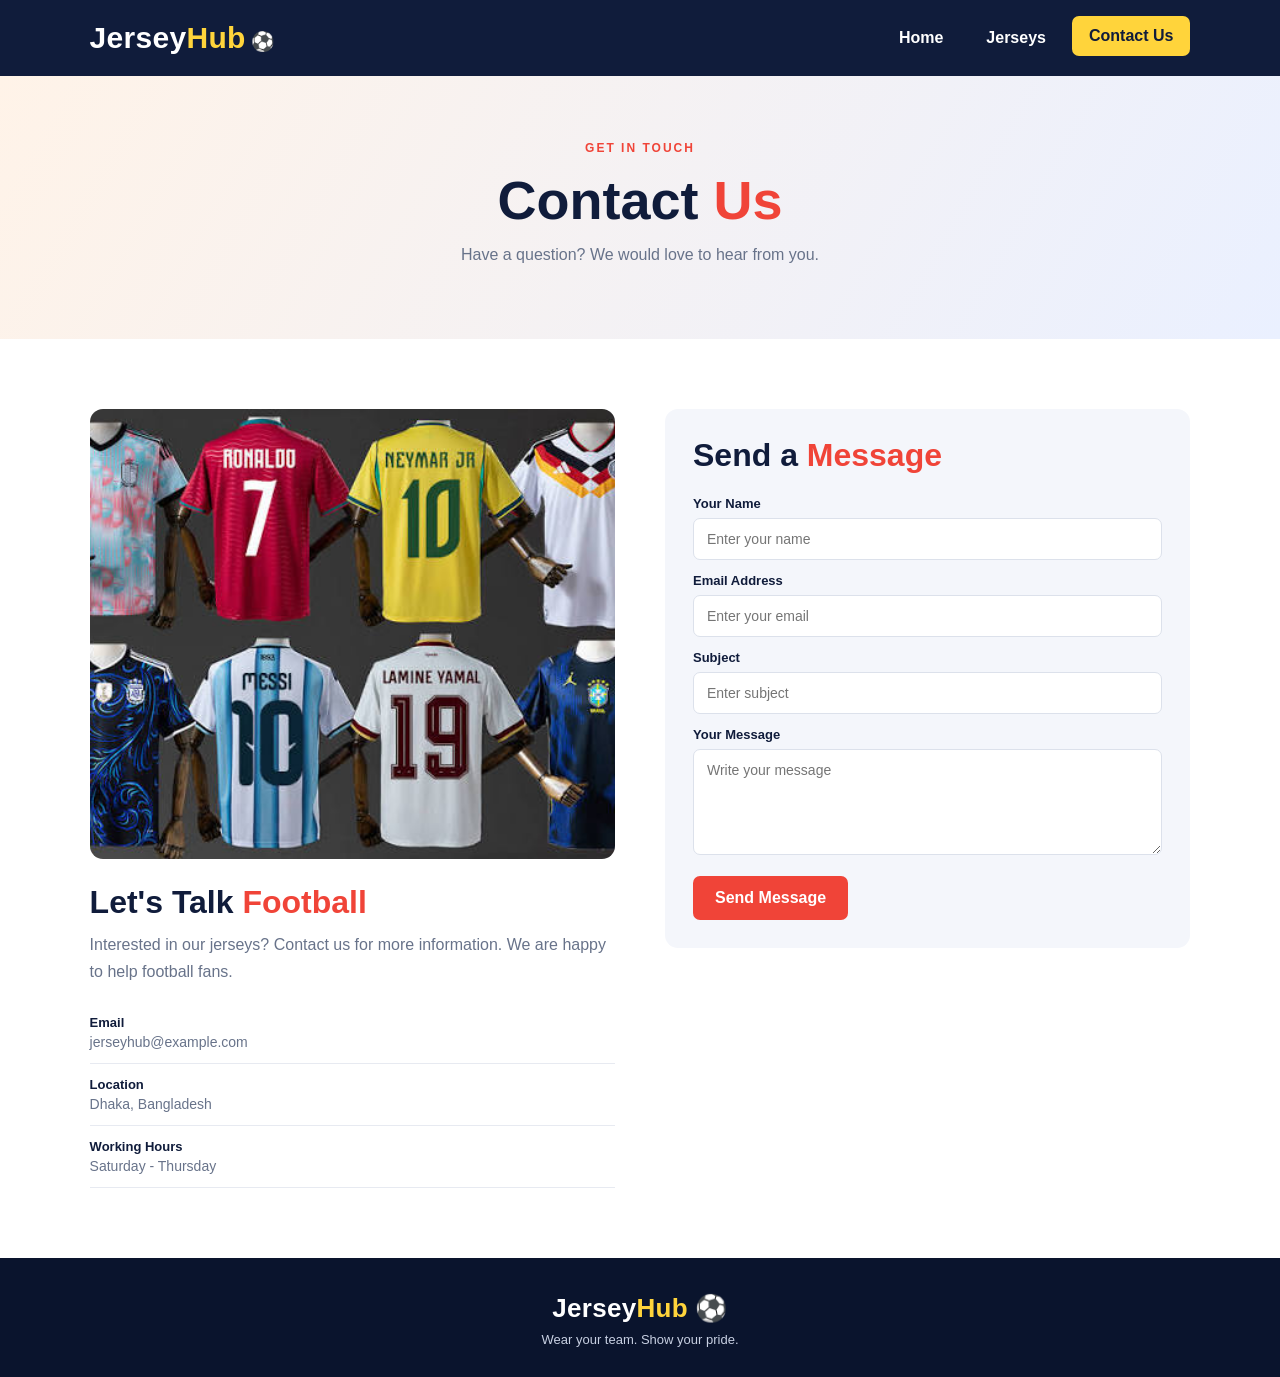
==== JerseyHub/contact.html @ aa088c6d "first commit" ====
<!DOCTYPE html>
<html lang="en">
<head>
    <meta charset="UTF-8">
    <meta name="viewport" content="width=device-width, initial-scale=1.0">
    <title>Contact Us | JerseyHub</title>
    <link rel="stylesheet" href="style.css">
    <script src="script.js" defer></script>
</head>

<body>

    <!-- Name: YOUR NAME | ID: YOUR ID -->

    <div class="site-header">

        <a class="logo" href="index.html">Jersey<span>Hub</span><b>⚽</b></a>

        <div class="navbar" aria-label="Main navigation">
            <a href="index.html">Home</a>
            <a href="products.html">Jerseys</a>
            <a class="active" href="contact.html">Contact Us</a>
        </div>

    </div>


    <div class="page-banner contact-banner">
        <p class="eyebrow">GET IN TOUCH</p>
        <h1>Contact <span>Us</span></h1>
        <p>Have a question? We would love to hear from you.</p>
    </div>


    <div class="section contact-layout">

        <div class="contact-side">

            <img src="pictures/image.jpg" alt="Football Jersey">

            <h2>Let's Talk <span>Football</span></h2>

            <p>
                Interested in our jerseys? Contact us for more information.
                We are happy to help football fans.
            </p>

            <div class="contact-detail">
                <b>Email</b>
                <span>jerseyhub@example.com</span>
            </div>

            <div class="contact-detail">
                <b>Location</b>
                <span>Dhaka, Bangladesh</span>
            </div>

            <div class="contact-detail">
                <b>Working Hours</b>
                <span>Saturday - Thursday</span>
            </div>

        </div>


        <form class="contact-form" onsubmit="return submitContact(event)">

            <h2>Send a <span>Message</span></h2>

            <label for="fullName">Your Name</label>
            <input type="text" id="fullName" name="fullName" placeholder="Enter your name" required>

            <label for="email">Email Address</label>
            <input type="email" id="email" name="email" placeholder="Enter your email" required>

            <label for="subject">Subject</label>
            <input type="text" id="subject" name="subject" placeholder="Enter subject" required>

            <label for="message">Your Message</label>
            <textarea id="message" name="message" rows="5" placeholder="Write your message" required></textarea>

            <button type="submit" class="btn">Send Message</button>

            

        </form>

    </div>


    <div class="site-footer">

        <a class="logo footer-logo" href="index.html">Jersey<span>Hub</span> ⚽</a>

        <p>Wear your team. Show your pride.</p>


    </div>

</body>
</html>
---- JerseyHub/style.css ----
:root {
    --navy: #101c3b;
    --blue: #2457d6;
    --red: #f04438;
    --yellow: #ffd43b;
    --ink: #17213b;
    --muted: #68738a;
    --light: #f4f6fb;
    --white: #fff;
}
* { box-sizing: border-box; }
html { scroll-behavior: smooth; }
body {
    margin: 0;
    font-family: 'DM Sans', Arial, sans-serif;
    color: var(--ink);
    background: var(--white);
}
img { display: block; max-width: 100%; }
/* Header */
.site-header {
    min-height: 76px;
    padding: 14px 7%;
    display: flex;
    align-items: center;
    justify-content: space-between;
    gap: 24px;
    background: var(--navy);
}
.logo {
    color: white;
    text-decoration: none;
    font-family: 'Oswald', sans-serif;
    font-size: 30px;
    font-weight: 700;
    letter-spacing: .3px;
}
.logo span { color: var(--yellow); }
.logo b { font-size: 19px; margin-left: 5px; }
.navbar {
    display: flex;
    align-items: center;
    gap: 9px;
}
.navbar a {
    color: #fff;
    text-decoration: none;
    font-weight: 700;
    padding: 11px 17px;
    border-radius: 7px;
    transition: background .25s, color .25s, transform .25s;
}
.navbar a:hover, .navbar a.active {
    background: var(--yellow);
    color: var(--navy);
    transform: translateY(-2px);
}
.hero {
    padding: 66px 7%;
    min-height: 510px;
    display: flex;
    align-items: center;
    justify-content: space-between;
    gap: 48px;
    background: linear-gradient(120deg, #f7f8fc 0%, #eaf0ff 100%);
}
.hero-copy {
    flex: 1 1 48%;
    max-width: 590px;
}
.eyebrow {
    color: var(--red);
    font-size: 12px;
    font-weight: 800;
    letter-spacing: 2px;
    margin: 0 0 14px;
}
h1, h2, h3, p { margin-top: 0; }
h1, h2 { font-family: 'Oswald', sans-serif; }
.hero h1 {
    color: var(--navy);
    font-size: clamp(42px, 6vw, 70px);
    line-height: 1.04;
    margin-bottom: 20px;
}
.hero h1 span, .section-heading h2 span, .page-banner h1 span, .contact-side h2 span, .contact-form h2 span {
    color: var(--red);
}
.hero-text {
    max-width: 510px;
    color: var(--muted);
    line-height: 1.8;
    font-size: 16px;
}
.btn {
    border: 0;
    border-radius: 7px;
    background: var(--red);
    color: white;
    padding: 13px 22px;
    font: inherit;
    font-weight: 800;
    cursor: pointer;
    transition: transform .2s, background .2s, box-shadow .2s;
}
.btn:hover {
    background: #cf3029;
    transform: translateY(-2px);
    box-shadow: 0 8px 18px #f0443838;
}
.btn-yellow { background: var(--yellow); color: var(--navy); }
.btn-yellow:hover { background: #f4c51e; }
.hero-visual {
    flex: 1 1 48%;
    position: relative;
    max-width: 590px;
}
.hero-visual img {
    width: 100%;
    height: 365px;
    object-fit: cover;
    border-radius: 18px;
    box-shadow: 0 20px 45px #101c3b30;
}
.floating-tag {
    position: absolute;
    right: -14px;
    bottom: 22px;
    padding: 17px 22px;
    background: var(--yellow);
    color: var(--navy);
    font-size: 12px;
    line-height: 1.4;
    font-weight: 700;
    border-radius: 10px;
    transform: rotate(3deg);
}
.floating-tag strong {
    font-family: 'Oswald', sans-serif;
    font-size: 22px;
}
.hero-points {
    display: flex;
    flex-wrap: wrap;
    gap: 16px;
    margin-top: 24px;
    color: var(--navy);
    font-size: 12px;
    font-weight: 700;
}
.section { padding: 70px 7%; }
.section-heading {
    text-align: center;
    margin: 0 auto 35px;
    max-width: 650px;
}
.section-heading h2, .page-banner h1 {
    font-size: 42px;
    color: var(--navy);
    margin-bottom: 10px;
}
.section-heading > p:last-child, .page-banner > p:last-child {
    color: var(--muted);
    line-height: 1.7;
}
/* Featured Products */
.featured-row {
    display: flex;
    gap: 25px;
}
.feature-card {
    flex: 1;
    display: flex;
    align-items: center;
    gap: 20px;
    padding: 15px;
    background: var(--light);
    border-radius: 13px;
}
.feature-card img {
    width: 44%;
    height: 185px;
    object-fit: cover;
    border-radius: 9px;
}
.feature-card h3 { margin-bottom: 7px; color: var(--navy); }
.feature-card p {
    color: var(--muted);
    font-size: 13px;
    margin-bottom: 12px;
}
.feature-card strong { color: var(--red); font-size: 18px; }

.benefits {
    padding: 42px 7%;
    display: grid;
    grid-template-columns: repeat(3, 1fr);
    gap: 25px;
    background: var(--navy);
    color: white;
    text-align: center;
}
.benefits > div { padding: 10px 20px; }
.benefit-icon {
    display: inline-grid;
    place-items: center;
    width: 44px;
    height: 44px;
    border-radius: 50%;
    background: var(--yellow);
    color: var(--navy);
    font-size: 23px;
    font-weight: 800;
}
.benefits h3 { margin: 13px 0 7px; }
.benefits p {
    margin: 0;
    color: #c8d0e2;
    font-size: 13px;
    line-height: 1.6;
}
.page-banner {
    text-align: center;
    padding: 65px 7% 55px;
    background: linear-gradient(120deg, #fff3e8, #eaf0ff);
}
.page-banner h1 {
    font-size: clamp(38px, 5vw, 54px);
    margin-bottom: 10px;
}
.products-section { padding-top: 48px; }
.compact-heading { margin-bottom: 28px; }
.product-grid {
    display: grid;
    grid-template-columns: repeat(3, minmax(0, 1fr));
    gap: 25px;
}
.product-card {
    overflow: hidden;
    background: white;
    border-radius: 12px;
    border: 1px solid #e8ebf2;
    box-shadow: 0 7px 24px #101c3b0c;
    transition: transform .25s, box-shadow .25s;
}
.product-card:hover {
    transform: translateY(-5px);
    box-shadow: 0 15px 30px #101c3b18;
}
.product-card img {
    width: 100%;
    height: 180px;
    object-fit: contain;
    display: block;
    margin: auto;
}
.product-info { padding: 18px; }
.product-type {
    color: var(--blue);
    font-size: 10px;
    font-weight: 800;
    letter-spacing: 1.4px;
}
.product-info h3 { margin: 7px 0; color: var(--navy); }
.product-info p {
    color: var(--muted);
    font-size: 13px;
    min-height: 20px;
}
.product-bottom {
    display: flex;
    align-items: center;
    justify-content: space-between;
    gap: 10px;
}
.product-bottom strong { color: var(--red); font-size: 17px; }
.btn-small { padding: 9px 13px; font-size: 12px; }
.notice {
    text-align: center;
    color: var(--muted);
    font-size: 12px;
    margin: 28px 0 0;
}
.contact-layout {
    display: grid;
    grid-template-columns: 1fr 1fr;
    gap: 50px;
    align-items: start;
}
.contact-side > img {
    width: 200%;
    height: 450px;
    object-fit: cover;
    border-radius: 13px;
    margin-bottom: 25px;
}
.contact-side h2, .contact-form h2 {
    font-size: 32px;
    color: var(--navy);
    margin-bottom: 10px;
}
.contact-side > p { color: var(--muted); line-height: 1.7; }
.contact-detail {
    display: flex;
    flex-direction: column;
    gap: 4px;
    padding: 13px 0;
    border-bottom: 1px solid #e7eaf1;
}
.contact-detail b { color: var(--navy); font-size: 13px; }
.contact-detail span { color: var(--muted); font-size: 14px; }
.contact-form {
    padding: 28px;
    background: var(--light);
    border-radius: 13px;
}
.contact-form h2 { margin-bottom: 22px; }
.contact-form label {
    display: block;
    margin: 13px 0 7px;
    color: var(--navy);
    font-size: 13px;
    font-weight: 700;
}
.contact-form input, .contact-form textarea {
    width: 100%;
    border: 1px solid #dce1eb;
    border-radius: 7px;
    padding: 12px 13px;
    font: inherit;
    font-size: 14px;
    background: white;
    outline: none;
}
.contact-form input:focus, .contact-form textarea:focus {
    border-color: var(--blue);
    box-shadow: 0 0 0 3px #2457d618;
}
.contact-form textarea { resize: vertical; }
.contact-form button { margin-top: 17px; }
.form-note {
    color: var(--muted);
    font-size: 11px;
    margin: 12px 0 0;
}
.site-footer {
    text-align: center;
    padding: 35px 7% 22px;
    background: #0a142d;
    color: #c8d0e2;
}
.footer-logo { font-size: 26px; }
.site-footer > p {
    margin: 8px 0;
    font-size: 13px;
}
.copyright {
    border-top: 1px solid #26324f;
    padding-top: 18px;
    margin-top: 22px !important;
    color: #8e9ab4;
    font-size: 11px !important;
}

@media (max-width: 850px) {
    .hero {
        gap: 30px;
        padding-top: 48px;
        padding-bottom: 48px;
    }
    .hero-visual img { height: 300px; }
    .product-grid { grid-template-columns: repeat(2, minmax(0, 1fr)); }
    .contact-layout { gap: 28px; }
}
@media (max-width: 620px) {
    .site-header {
        flex-direction: column;
        gap: 10px;
        padding: 15px 4%;
    }
    .navbar {
        width: 100%;
        justify-content: center;
        gap: 2px;
    }
    .navbar a {
        padding: 9px 11px;
        font-size: 13px;
    }
    .hero {
        flex-direction: column;
        align-items: stretch;
        padding: 42px 6%;
    }
    .hero-visual { max-width: none; }
    .hero-visual img { height: 240px; }
    .floating-tag { right: 5px; }
    .section { padding: 48px 6%; }
    .featured-row { flex-direction: column; }
    .feature-card img { height: 145px; }
    .benefits {
        grid-template-columns: 1fr;
        gap: 12px;
        padding: 35px 6%;
    }
    .product-grid { grid-template-columns: 1fr; }
    .product-card > img { height: 230px; }
    .contact-layout { grid-template-columns: 1fr; }
    .contact-form { padding: 21px; }
    .section-heading h2, .page-banner h1 { font-size: 35px; }
}
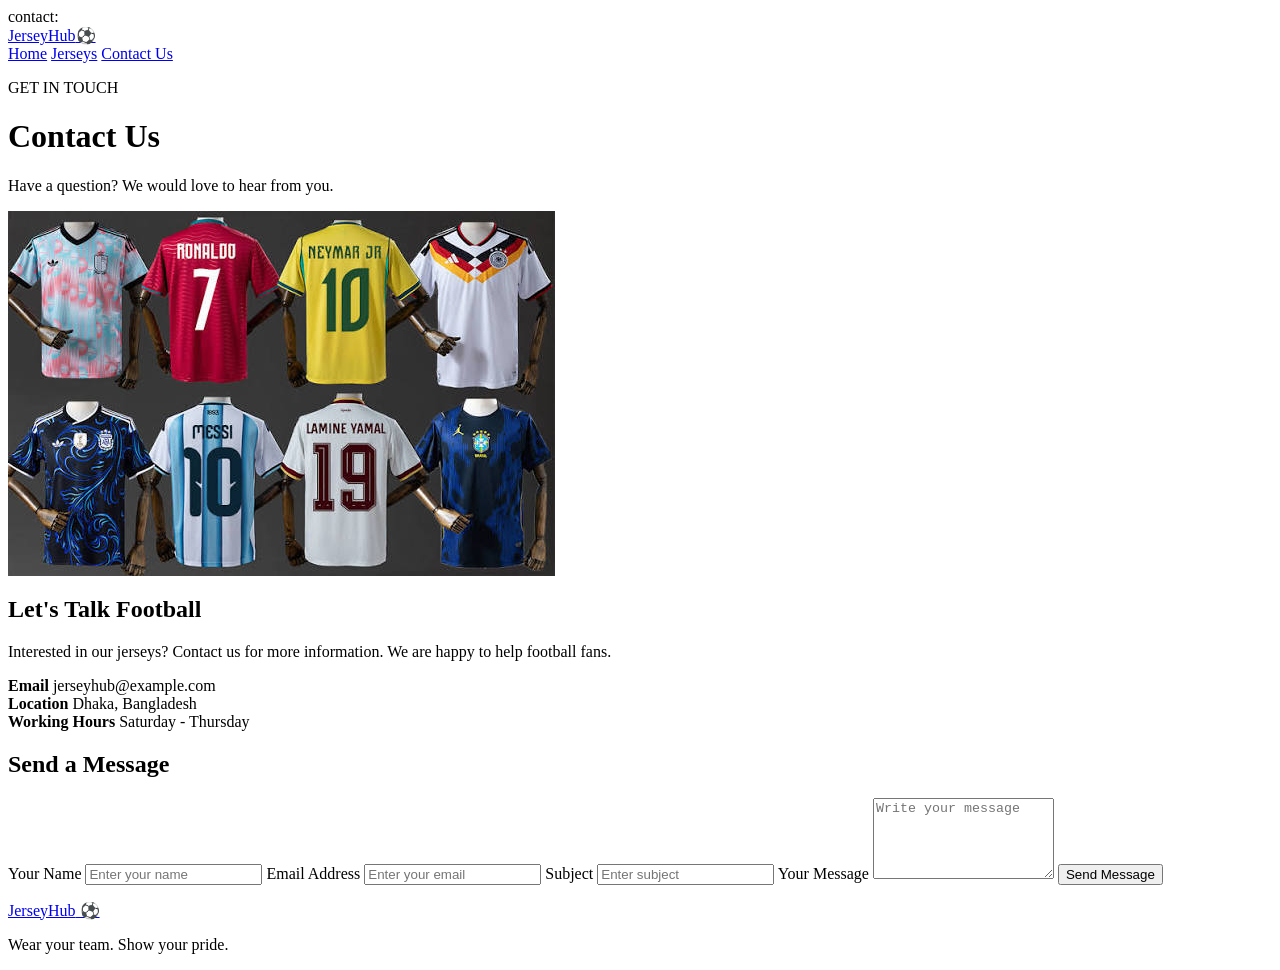
==== commit f4d98559: "completed cotact html file" ====
--- a/JerseyHub/contact.html
+++ b/JerseyHub/contact.html
@@ -1,5 +1,4 @@
-
-<!DOCTYPE html>
+contact: <!DOCTYPE html>
 <html lang="en">
 <head>
     <meta charset="UTF-8">
@@ -11,7 +10,7 @@
 
 <body>
 
-    <!-- Name: YOUR NAME | ID: YOUR ID -->
+    <!-- Name:Jahratul Jannah Easha | ID: 2311967-->
 
     <div class="site-header">
 
@@ -99,4 +98,4 @@
     </div>
 
 </body>
-</html>
+</html>
